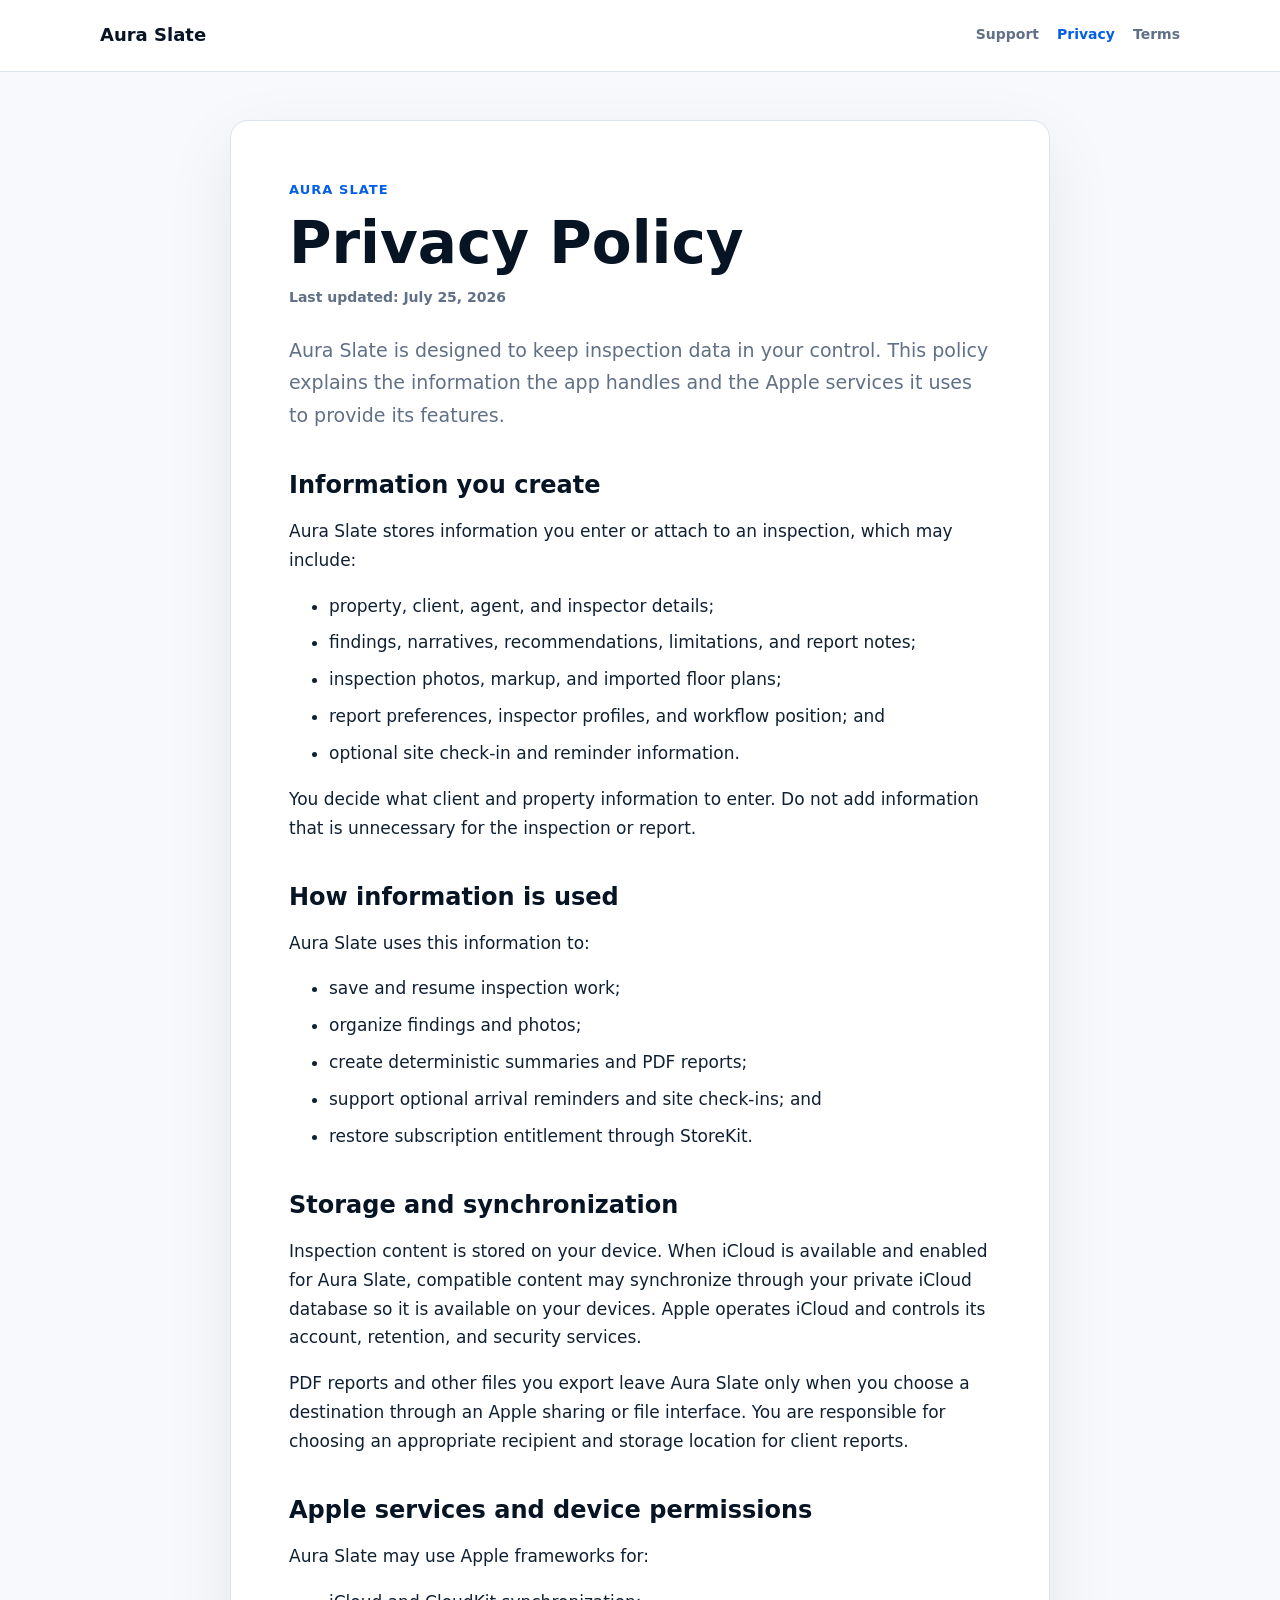
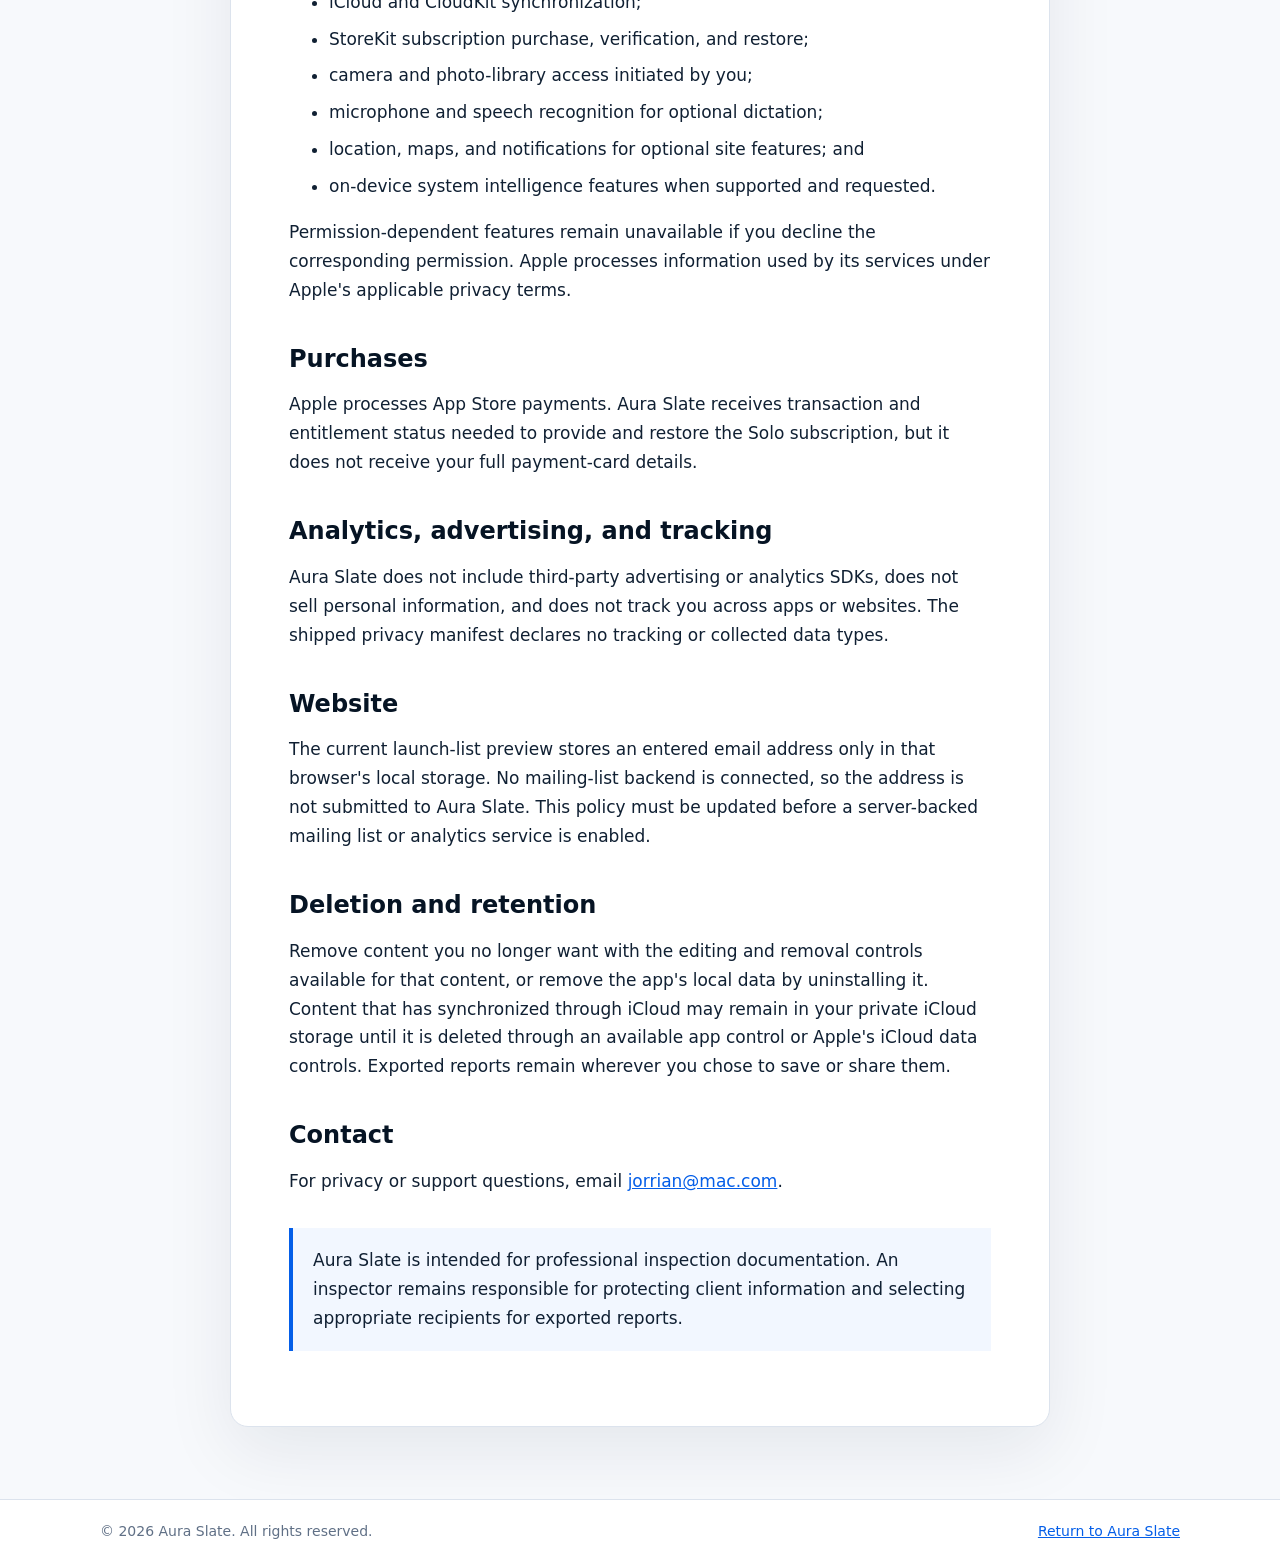
==== privacy/index.html @ 469e5887 "feat(site): publish Aura Slate public pages - Publish the product landing page and public support, p" ====
<!doctype html>
<html lang="en">
  <head>
    <meta charset="UTF-8" />
    <meta name="viewport" content="width=device-width, initial-scale=1.0" />
    <meta name="description" content="Aura Slate privacy policy." />
    <title>Privacy Policy — Aura Slate</title>
    <link rel="stylesheet" href="../legal.css" />
  </head>
  <body>
    <header class="legal-header">
      <div class="legal-header-inner">
        <a class="brand" href="../">Aura Slate</a>
        <nav class="legal-nav" aria-label="Legal and support">
          <a href="../support/">Support</a>
          <a href="./" aria-current="page">Privacy</a>
          <a href="../terms/">Terms</a>
        </nav>
      </div>
    </header>

    <main>
      <p class="eyebrow">Aura Slate</p>
      <h1>Privacy Policy</h1>
      <p class="updated">Last updated: July 25, 2026</p>
      <p class="lede">
        Aura Slate is designed to keep inspection data in your control. This
        policy explains the information the app handles and the Apple services
        it uses to provide its features.
      </p>

      <h2>Information you create</h2>
      <p>Aura Slate stores information you enter or attach to an inspection, which may include:</p>
      <ul>
        <li>property, client, agent, and inspector details;</li>
        <li>findings, narratives, recommendations, limitations, and report notes;</li>
        <li>inspection photos, markup, and imported floor plans;</li>
        <li>report preferences, inspector profiles, and workflow position; and</li>
        <li>optional site check-in and reminder information.</li>
      </ul>
      <p>
        You decide what client and property information to enter. Do not add
        information that is unnecessary for the inspection or report.
      </p>

      <h2>How information is used</h2>
      <p>Aura Slate uses this information to:</p>
      <ul>
        <li>save and resume inspection work;</li>
        <li>organize findings and photos;</li>
        <li>create deterministic summaries and PDF reports;</li>
        <li>support optional arrival reminders and site check-ins; and</li>
        <li>restore subscription entitlement through StoreKit.</li>
      </ul>

      <h2>Storage and synchronization</h2>
      <p>
        Inspection content is stored on your device. When iCloud is available
        and enabled for Aura Slate, compatible content may synchronize through
        your private iCloud database so it is available on your devices. Apple
        operates iCloud and controls its account, retention, and security
        services.
      </p>
      <p>
        PDF reports and other files you export leave Aura Slate only when you
        choose a destination through an Apple sharing or file interface. You
        are responsible for choosing an appropriate recipient and storage
        location for client reports.
      </p>

      <h2>Apple services and device permissions</h2>
      <p>Aura Slate may use Apple frameworks for:</p>
      <ul>
        <li>iCloud and CloudKit synchronization;</li>
        <li>StoreKit subscription purchase, verification, and restore;</li>
        <li>camera and photo-library access initiated by you;</li>
        <li>microphone and speech recognition for optional dictation;</li>
        <li>location, maps, and notifications for optional site features; and</li>
        <li>on-device system intelligence features when supported and requested.</li>
      </ul>
      <p>
        Permission-dependent features remain unavailable if you decline the
        corresponding permission. Apple processes information used by its
        services under Apple's applicable privacy terms.
      </p>

      <h2>Purchases</h2>
      <p>
        Apple processes App Store payments. Aura Slate receives transaction
        and entitlement status needed to provide and restore the Solo
        subscription, but it does not receive your full payment-card details.
      </p>

      <h2>Analytics, advertising, and tracking</h2>
      <p>
        Aura Slate does not include third-party advertising or analytics SDKs,
        does not sell personal information, and does not track you across apps
        or websites. The shipped privacy manifest declares no tracking or
        collected data types.
      </p>

      <h2>Website</h2>
      <p>
        The current launch-list preview stores an entered email address only in
        that browser's local storage. No mailing-list backend is connected, so
        the address is not submitted to Aura Slate. This policy must be updated
        before a server-backed mailing list or analytics service is enabled.
      </p>

      <h2>Deletion and retention</h2>
      <p>
        Remove content you no longer want with the editing and removal controls
        available for that content, or remove the app's local data by
        uninstalling it. Content that has synchronized through iCloud may
        remain in your private iCloud storage until it is deleted through an
        available app control or Apple's iCloud data controls. Exported reports
        remain wherever you chose to save or share them.
      </p>

      <h2>Contact</h2>
      <p>
        For privacy or support questions, email
        <a href="mailto:jorrian@mac.com">jorrian@mac.com</a>.
      </p>

      <p class="notice">
        Aura Slate is intended for professional inspection documentation. An
        inspector remains responsible for protecting client information and
        selecting appropriate recipients for exported reports.
      </p>
    </main>

    <footer class="legal-footer">
      <div class="legal-footer-inner">
        <p>&copy; 2026 Aura Slate. All rights reserved.</p>
        <a href="../">Return to Aura Slate</a>
      </div>
    </footer>
  </body>
</html>
---- legal.css ----
:root {
  color-scheme: light;
  --ink: #102033;
  --ink-strong: #061424;
  --muted: #607086;
  --line: #dce3ed;
  --paper: #ffffff;
  --paper-soft: #f7f9fc;
  --blue: #045ee8;
  --max: 820px;
}

* {
  box-sizing: border-box;
}

html {
  background: var(--paper-soft);
}

body {
  margin: 0;
  color: var(--ink);
  font-family: Inter, ui-sans-serif, system-ui, -apple-system, BlinkMacSystemFont, "Segoe UI", sans-serif;
  font-size: 17px;
  line-height: 1.7;
}

a {
  color: var(--blue);
}

.legal-header {
  border-bottom: 1px solid var(--line);
  background: rgba(255, 255, 255, 0.96);
}

.legal-header-inner,
.legal-footer-inner {
  display: flex;
  width: min(calc(100% - 40px), 1080px);
  align-items: center;
  justify-content: space-between;
  gap: 24px;
  margin: 0 auto;
  padding: 20px 0;
}

.brand {
  color: var(--ink-strong);
  font-size: 18px;
  font-weight: 800;
  text-decoration: none;
}

.legal-nav {
  display: flex;
  flex-wrap: wrap;
  gap: 18px;
  font-size: 14px;
  font-weight: 700;
}

.legal-nav a {
  color: var(--muted);
  text-decoration: none;
}

.legal-nav a[aria-current="page"],
.legal-nav a:hover {
  color: var(--blue);
}

main {
  width: min(calc(100% - 40px), var(--max));
  margin: 48px auto 72px;
  padding: clamp(28px, 6vw, 58px);
  border: 1px solid var(--line);
  border-radius: 18px;
  background: var(--paper);
  box-shadow: 0 24px 70px rgba(13, 31, 54, 0.08);
}

.eyebrow {
  margin: 0 0 8px;
  color: var(--blue);
  font-size: 13px;
  font-weight: 800;
  letter-spacing: 0.08em;
  text-transform: uppercase;
}

h1,
h2 {
  color: var(--ink-strong);
  line-height: 1.2;
}

h1 {
  margin: 0;
  font-size: clamp(38px, 7vw, 58px);
}

h2 {
  margin: 40px 0 10px;
  font-size: 24px;
}

.updated,
.lede {
  color: var(--muted);
}

.updated {
  margin: 8px 0 24px;
  font-size: 14px;
  font-weight: 650;
}

.lede {
  font-size: 19px;
}

li + li {
  margin-top: 8px;
}

.notice {
  margin-top: 32px;
  padding: 18px 20px;
  border-left: 4px solid var(--blue);
  background: #f2f7ff;
}

.legal-footer {
  border-top: 1px solid var(--line);
  background: var(--paper);
  color: var(--muted);
  font-size: 14px;
}

.legal-footer p {
  margin: 0;
}

@media (max-width: 640px) {
  .legal-header-inner,
  .legal-footer-inner {
    align-items: flex-start;
    flex-direction: column;
  }

  main {
    margin-top: 24px;
    padding: 25px 22px;
    border-radius: 12px;
  }
}
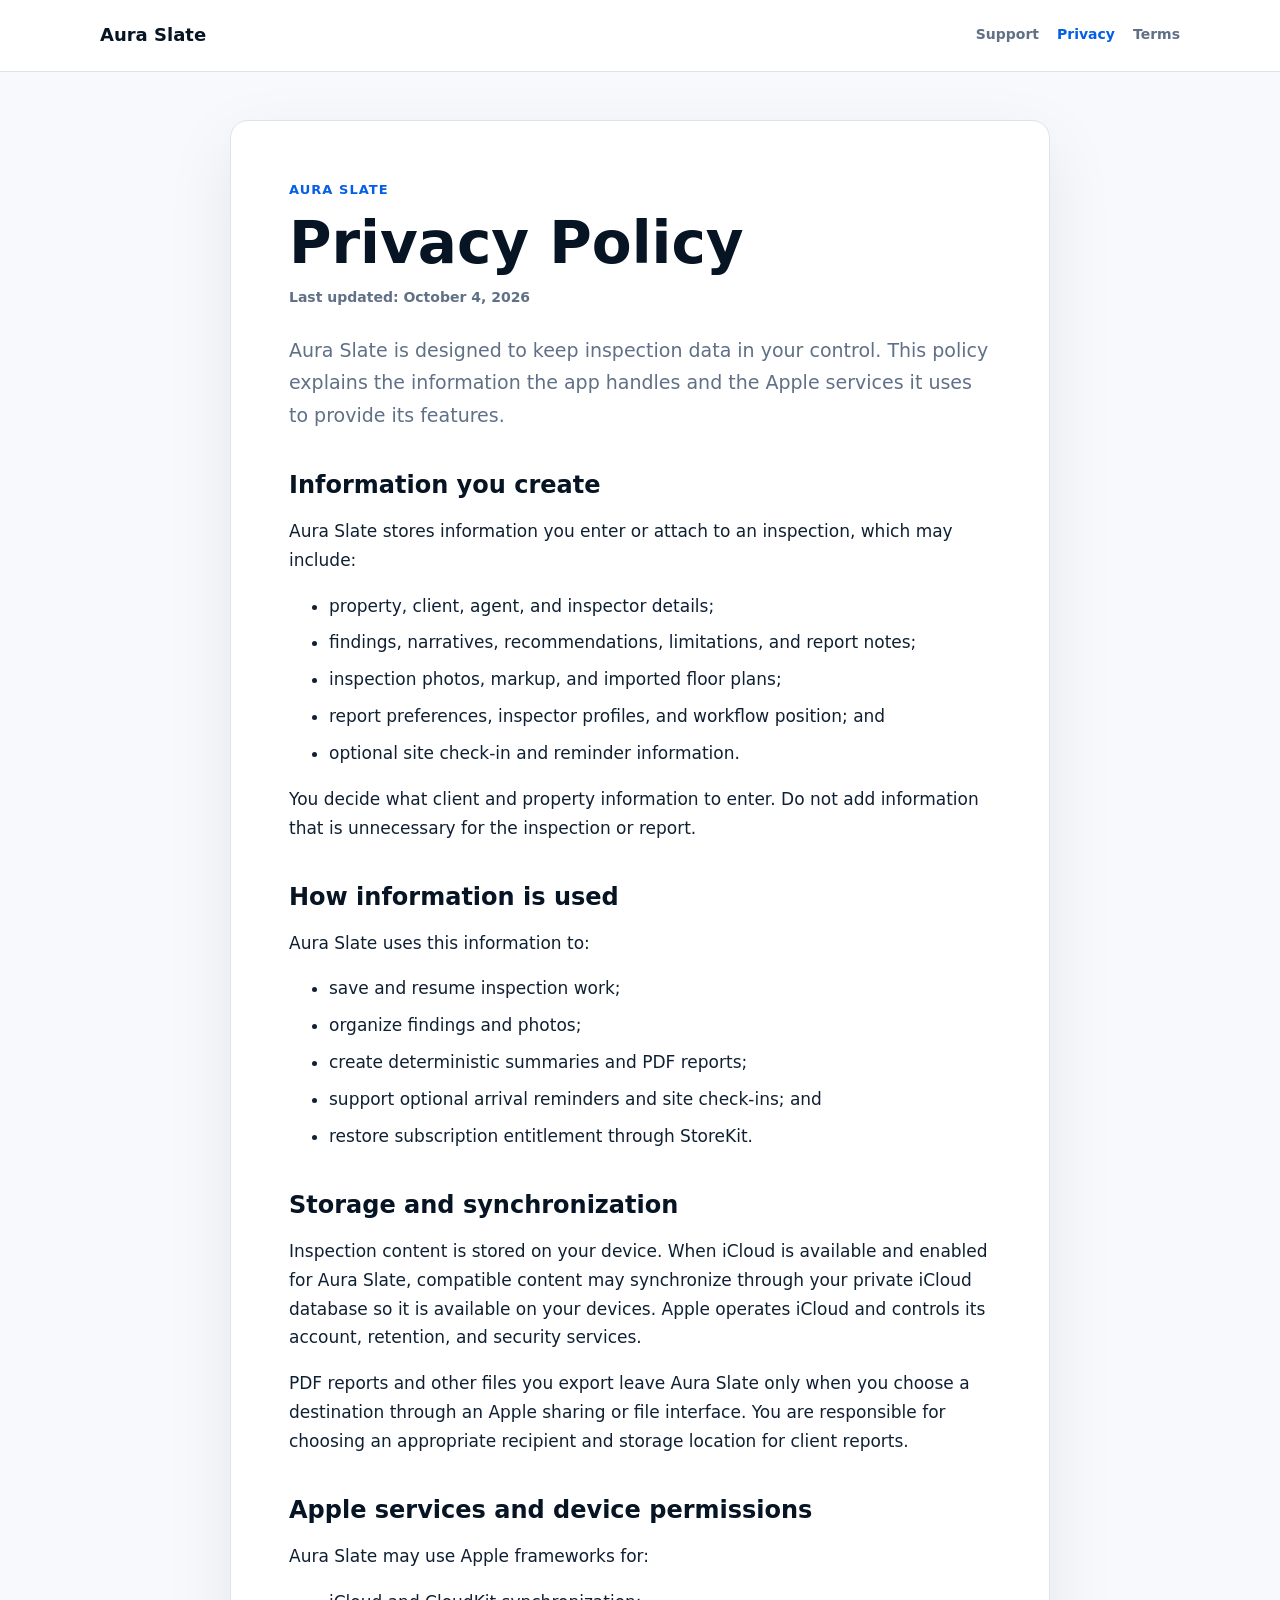
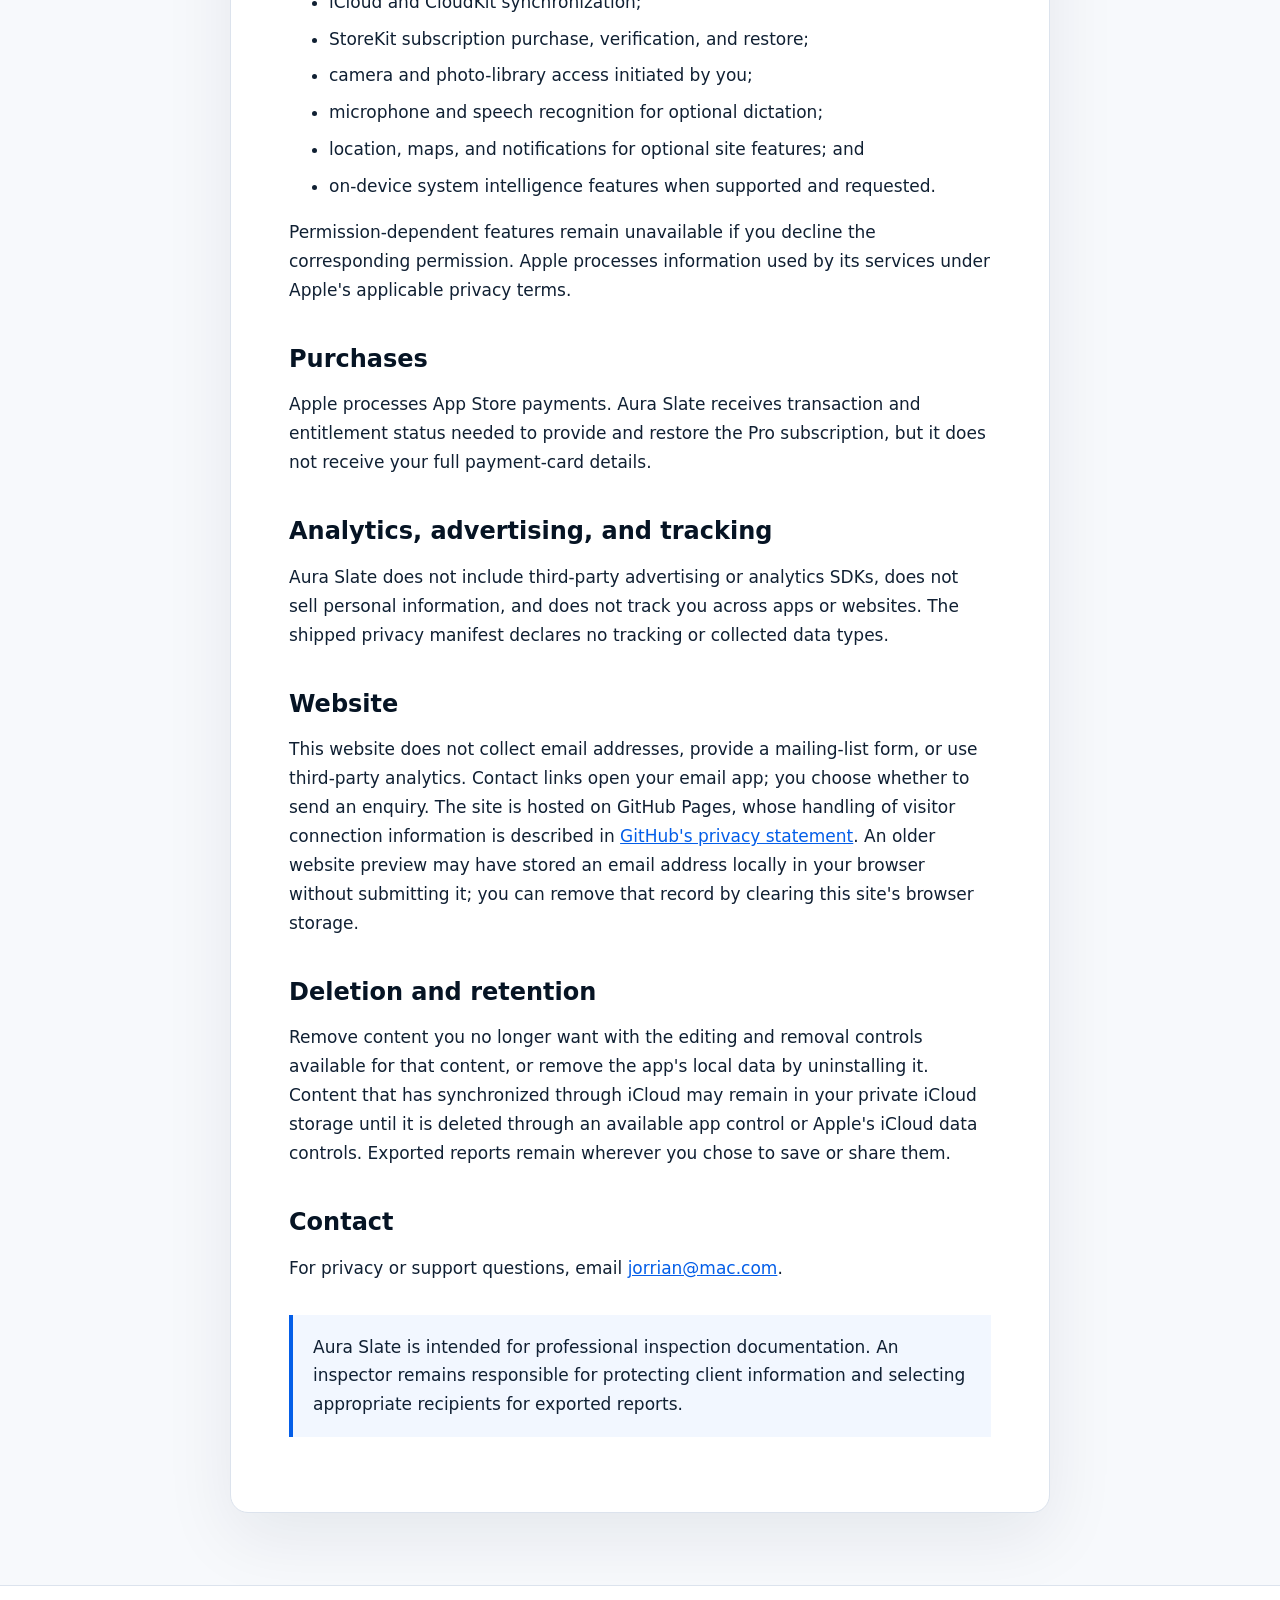
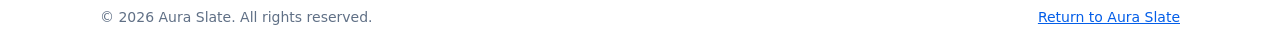
==== commit 85a79ace: "feat(website): publish current Aura Slate product site - Align the public site with implemented walk" ====
--- a/privacy/index.html
+++ b/privacy/index.html
@@ -4,10 +4,15 @@
     <meta charset="UTF-8" />
     <meta name="viewport" content="width=device-width, initial-scale=1.0" />
     <meta name="description" content="Aura Slate privacy policy." />
+    <meta name="robots" content="index, follow" />
+    <meta name="theme-color" content="#ffffff" />
+    <link rel="canonical" href="https://jorrian.github.io/aura-slate/privacy/" />
+    <link rel="icon" type="image/svg+xml" href="../favicon.svg" />
     <title>Privacy Policy — Aura Slate</title>
     <link rel="stylesheet" href="../legal.css" />
   </head>
   <body>
+    <a class="skip-link" href="#main-content">Skip to content</a>
     <header class="legal-header">
       <div class="legal-header-inner">
         <a class="brand" href="../">Aura Slate</a>
@@ -19,10 +24,10 @@
       </div>
     </header>
 
-    <main>
+    <main id="main-content" tabindex="-1">
       <p class="eyebrow">Aura Slate</p>
       <h1>Privacy Policy</h1>
-      <p class="updated">Last updated: July 25, 2026</p>
+      <p class="updated">Last updated: October 4, 2026</p>
       <p class="lede">
         Aura Slate is designed to keep inspection data in your control. This
         policy explains the information the app handles and the Apple services
@@ -87,7 +92,7 @@
       <h2>Purchases</h2>
       <p>
         Apple processes App Store payments. Aura Slate receives transaction
-        and entitlement status needed to provide and restore the Solo
+        and entitlement status needed to provide and restore the Pro
         subscription, but it does not receive your full payment-card details.
       </p>
 
@@ -101,10 +106,14 @@
 
       <h2>Website</h2>
       <p>
-        The current launch-list preview stores an entered email address only in
-        that browser's local storage. No mailing-list backend is connected, so
-        the address is not submitted to Aura Slate. This policy must be updated
-        before a server-backed mailing list or analytics service is enabled.
+        This website does not collect email addresses, provide a mailing-list form,
+        or use third-party analytics. Contact links open your email app; you
+        choose whether to send an enquiry. The site is hosted on GitHub Pages,
+        whose handling of visitor connection information is described in
+        <a href="https://docs.github.com/en/site-policy/privacy-policies/github-general-privacy-statement">GitHub's privacy statement</a>.
+        An older website preview may have stored an email address locally in
+        your browser without submitting it; you can remove that record by
+        clearing this site's browser storage.
       </p>
 
       <h2>Deletion and retention</h2>
--- a/legal.css
+++ b/legal.css
@@ -28,6 +28,30 @@
 
 a {
   color: var(--blue);
+}
+
+a:focus-visible,
+main:focus-visible {
+  outline: 3px solid #b95c00;
+  outline-offset: 3px;
+}
+
+.skip-link {
+  position: fixed;
+  top: 10px;
+  left: 10px;
+  z-index: 100;
+  padding: 9px 13px;
+  border-radius: 8px;
+  background: var(--ink-strong);
+  color: white;
+  font-weight: 800;
+  text-decoration: none;
+  transform: translateY(-150%);
+}
+
+.skip-link:focus {
+  transform: translateY(0);
 }
 
 .legal-header {
